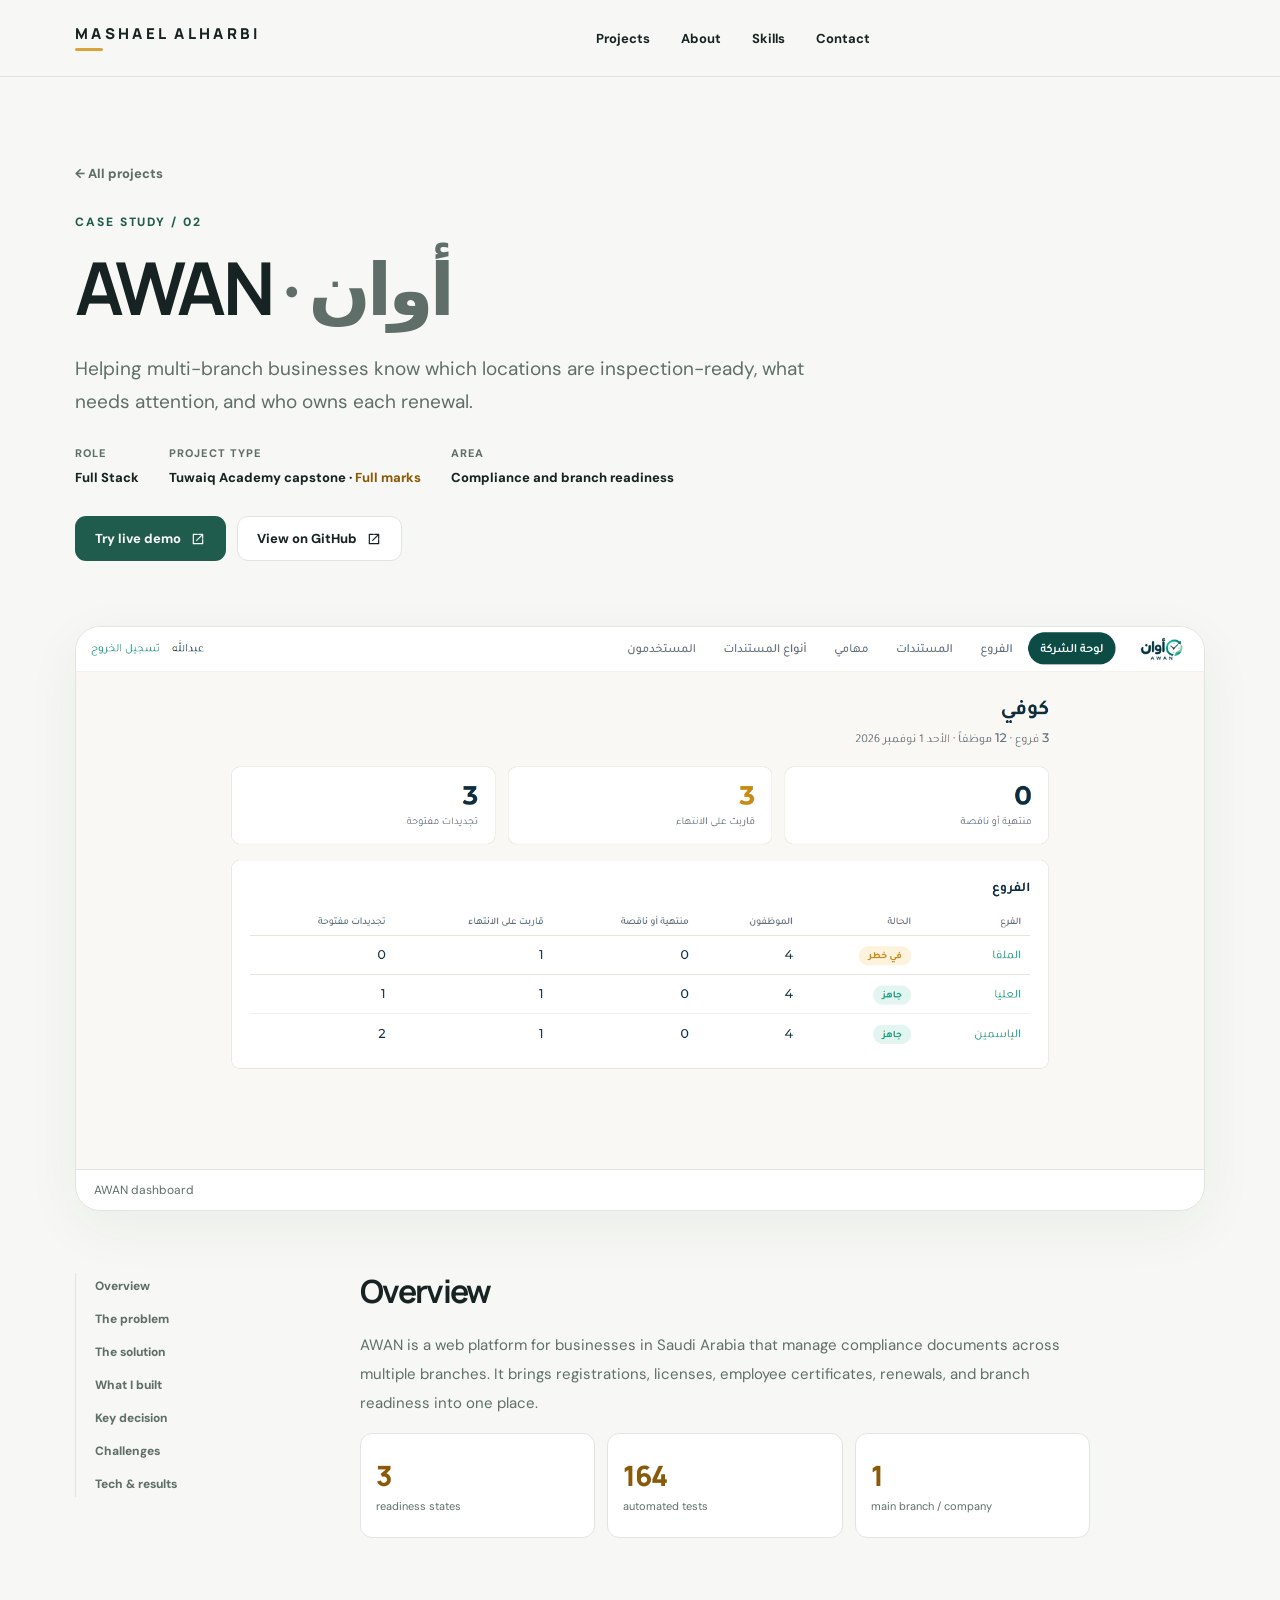
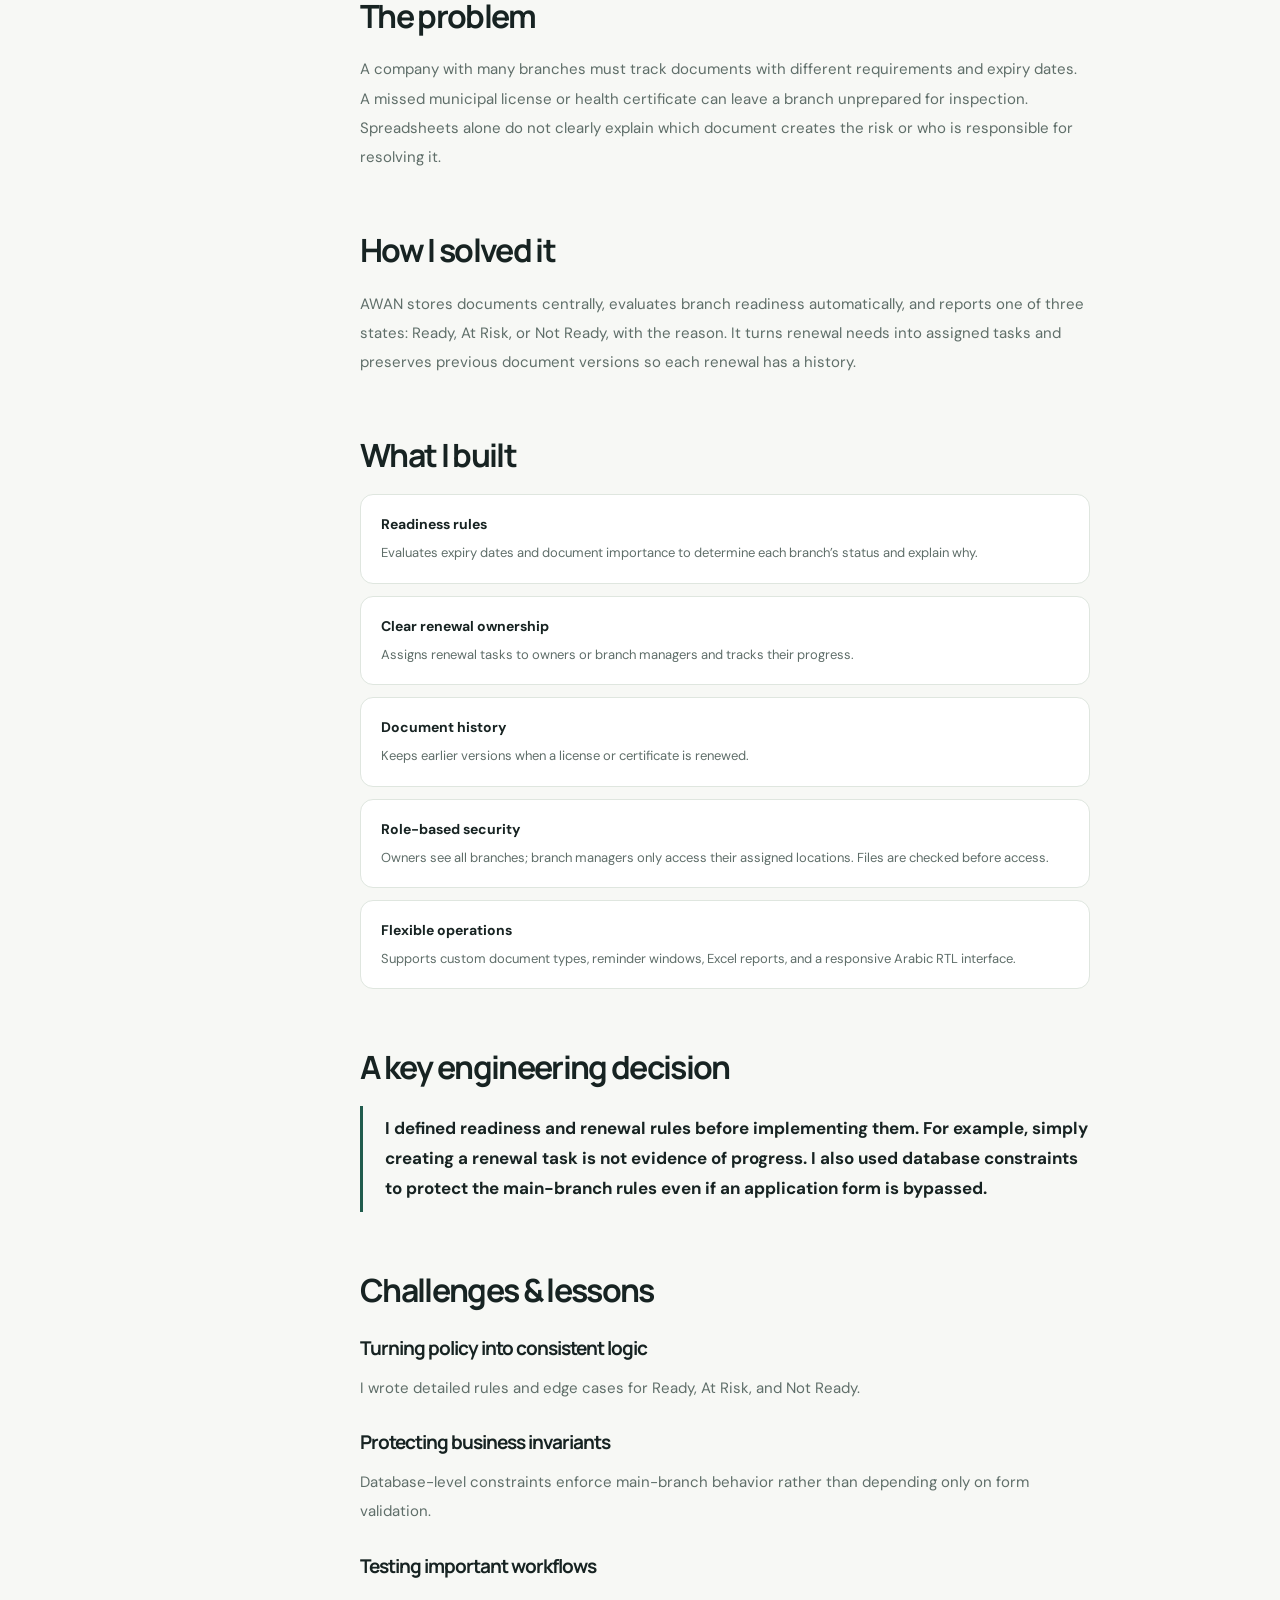
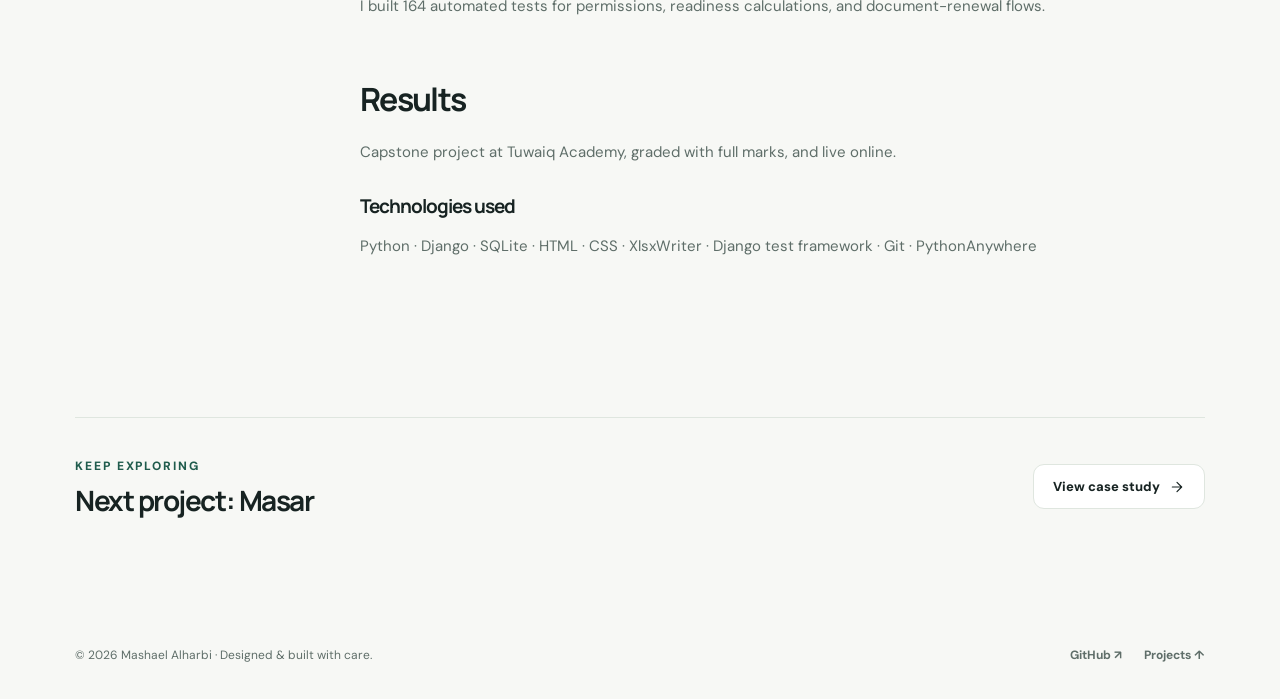
==== projects/miyar.html @ c657e321 "Portfolio website" ====
<!doctype html>
<html lang="en">
<head>
  <meta charset="utf-8">
  <meta name="viewport" content="width=device-width,initial-scale=1">
  <meta name="theme-color" content="#f7f8f5">
  <meta name="description" content="A compliance platform that helps multi-branch businesses monitor documents, assign renewals, and understand inspection readiness at a glance.">
  <title>AWAN — Case Study · Mashael Alharbi</title>
  <link rel="stylesheet" href="../styles.css">
</head>
<body>
  <a class="skip-link" href="#main">Skip to content</a>

  <header class="nav-wrap">
    <div class="container nav">
      <a href="../index.html" class="brand" aria-label="Mashael Alharbi home">
        Mashael Alharbi
      </a>
      <nav class="nav-links" id="nav-links" aria-label="Main navigation">
        <a href="../index.html#projects">Projects</a>
        <a href="../index.html#about">About</a>
        <a href="../index.html#skills">Skills</a>
        <a href="../index.html#contact">Contact</a>
      </nav>
      <div class="nav-actions">
        <button id="menu-toggle" class="icon-btn menu-toggle" aria-label="Menu" aria-expanded="false" aria-controls="nav-links">
          <svg viewBox="0 0 24 24" width="18" height="18" aria-hidden="true" fill="none" stroke="currentColor" stroke-width="1.8" stroke-linecap="round"><path d="M4 8h16M4 16h16"/></svg>
        </button>
      </div>
    </div>
  </header>

  <main id="main">
    <div class="container case-hero">
      <a href="../index.html#projects" class="back">← All projects</a>
      <div class="tiny">CASE STUDY / 02</div>
      <h1>AWAN <span lang="ar" class="muted">· أوان</span></h1>
      <p class="intro">Helping multi-branch businesses know which locations are inspection-ready, what needs attention, and who owns each renewal.</p>

      <div class="case-meta">
        <div class="meta"><small>Role</small><span>Full Stack</span></div>
        <div class="meta"><small>Project type</small><span>Tuwaiq Academy capstone · <span style="color:var(--gold-ink)">Full marks</span></span></div>
        <div class="meta"><small>Area</small><span>Compliance and branch readiness</span></div>
      </div>

      <div class="case-actions">
        <a class="btn btn-primary" href="https://awann.pythonanywhere.com/" target="_blank" rel="noopener noreferrer">
          Try live demo
          <svg viewBox="0 0 24 24" width="16" height="16" aria-hidden="true" fill="none" stroke="currentColor" stroke-width="1.8" stroke-linecap="round" stroke-linejoin="round"><path d="M13 5h6v6M19 5l-9 9"/><path d="M19 13v6H5V5h6"/></svg>
        </a>
        <a class="btn btn-outline" href="https://github.com/Mashael16/awan" target="_blank" rel="noopener noreferrer">
          View on GitHub
          <svg viewBox="0 0 24 24" width="16" height="16" aria-hidden="true" fill="none" stroke="currentColor" stroke-width="1.8" stroke-linecap="round" stroke-linejoin="round"><path d="M13 5h6v6M19 5l-9 9"/><path d="M19 13v6H5V5h6"/></svg>
        </a>
      </div>
    </div>

    <div class="container">
      <figure class="case-shot">
        <img src="../images/awan-dashboard.png" alt="AWAN dashboard showing branch readiness: Ready, At Risk and Not Ready" loading="lazy">
        <figcaption>AWAN dashboard</figcaption>
      </figure>

      <div class="case-content">
        <nav class="case-toc" aria-label="Case study sections">
          <a href="#overview">Overview</a>
          <a href="#problem">The problem</a>
          <a href="#solution">The solution</a>
          <a href="#features">What I built</a>
          <a href="#decision">Key decision</a>
          <a href="#challenges">Challenges</a>
          <a href="#results">Tech &amp; results</a>
        </nav>

        <article class="case-copy">
          <section id="overview">
            <h2>Overview</h2>
            <p>AWAN is a web platform for businesses in Saudi Arabia that manage compliance documents across multiple branches. It brings registrations, licenses, employee certificates, renewals, and branch readiness into one place.</p>
            <div class="measure-row">
              <div class="measure"><strong>3</strong><span>readiness states</span></div>
              <div class="measure"><strong>164</strong><span>automated tests</span></div>
              <div class="measure"><strong>1</strong><span>main branch / company</span></div>
            </div>
          </section>

          <section id="problem">
            <h2>The problem</h2>
            <p>A company with many branches must track documents with different requirements and expiry dates. A missed municipal license or health certificate can leave a branch unprepared for inspection. Spreadsheets alone do not clearly explain which document creates the risk or who is responsible for resolving it.</p>
          </section>

          <section id="solution">
            <h2>How I solved it</h2>
            <p>AWAN stores documents centrally, evaluates branch readiness automatically, and reports one of three states: Ready, At Risk, or Not Ready, with the reason. It turns renewal needs into assigned tasks and preserves previous document versions so each renewal has a history.</p>
          </section>

          <section id="features">
            <h2>What I built</h2>
            <div class="case-featurelist">
              <div class="feature"><b>Readiness rules</b><p>Evaluates expiry dates and document importance to determine each branch’s status and explain why.</p></div>
              <div class="feature"><b>Clear renewal ownership</b><p>Assigns renewal tasks to owners or branch managers and tracks their progress.</p></div>
              <div class="feature"><b>Document history</b><p>Keeps earlier versions when a license or certificate is renewed.</p></div>
              <div class="feature"><b>Role-based security</b><p>Owners see all branches; branch managers only access their assigned locations. Files are checked before access.</p></div>
              <div class="feature"><b>Flexible operations</b><p>Supports custom document types, reminder windows, Excel reports, and a responsive Arabic RTL interface.</p></div>
            </div>
          </section>

          <section id="decision">
            <h2>A key engineering decision</h2>
            <div class="quote">I defined readiness and renewal rules before implementing them. For example, simply creating a renewal task is not evidence of progress. I also used database constraints to protect the main-branch rules even if an application form is bypassed.</div>
          </section>

          <section id="challenges">
            <h2>Challenges &amp; lessons</h2>
            <h3>Turning policy into consistent logic</h3>
            <p>I wrote detailed rules and edge cases for Ready, At Risk, and Not Ready.</p>
            <h3>Protecting business invariants</h3>
            <p>Database-level constraints enforce main-branch behavior rather than depending only on form validation.</p>
            <h3>Testing important workflows</h3>
            <p>I built 164 automated tests for permissions, readiness calculations, and document-renewal flows.</p>
          </section>

          <section id="results">
            <h2>Results</h2>
            <p>Capstone project at Tuwaiq Academy, graded with full marks, and live online.</p>
            <h3>Technologies used</h3>
            <p>Python · Django · SQLite · HTML · CSS · XlsxWriter · Django test framework · Git · PythonAnywhere</p>
          </section>
        </article>
      </div>

      <div class="next-project">
        <div>
          <div class="tiny">KEEP EXPLORING</div>
          <h2>Next project: Masar</h2>
        </div>
        <a class="btn btn-outline" href="masar.html">
          View case study
          <svg viewBox="0 0 24 24" width="16" height="16" aria-hidden="true" fill="none" stroke="currentColor" stroke-width="1.8" stroke-linecap="round" stroke-linejoin="round"><path d="M5 12h14M12 5l7 7-7 7"/></svg>
        </a>
      </div>
    </div>
  </main>

  <footer class="container footer">
    <div>© 2026 Mashael Alharbi · Designed &amp; built with care.</div>
    <div class="footer-right">
      <a href="https://github.com/Mashael16" target="_blank" rel="noopener noreferrer">GitHub ↗</a>
      <a href="../index.html#projects">Projects ↑</a>
    </div>
  </footer>

  <script src="../script.js" defer></script>
</body>
</html>
---- styles.css ----
@import url('https://fonts.googleapis.com/css2?family=DM+Sans:wght@400;500;600;700&family=Manrope:wght@400;500;600;700;800&display=swap');
:root{--bg:#f7f8f5;--paper:#fff;--ink:#172322;--sub:#5f6e69;--line:#dfe6df;--green:#205c4d;--mint:#e0f2e9;--mint2:#c5e9d9;--shadow:0 16px 55px rgba(27,55,45,.055);color-scheme:light}

*{box-sizing:border-box}html{scroll-behavior:smooth}body{margin:0;font-family:'DM Sans',system-ui,sans-serif;background:var(--bg);color:var(--ink);-webkit-font-smoothing:antialiased}a{color:inherit;text-decoration:none}button{font:inherit}img{max-width:100%}.container{width:min(1130px,calc(100% - 52px));margin:auto}.tiny{font-size:12px;text-transform:uppercase;letter-spacing:.16em;font-weight:800;color:var(--green)}.muted{color:var(--sub)}.nav-wrap{border-bottom:1px solid var(--line);background:color-mix(in srgb,var(--bg) 90%,transparent);position:sticky;top:0;z-index:30;backdrop-filter:blur(18px)}.nav{height:76px;display:flex;align-items:center;justify-content:space-between;gap:18px}.brand{display:inline-flex;align-items:center;gap:12px;font-weight:800;letter-spacing:-.03em;font-family:Manrope,sans-serif}.brand-monogram{height:36px;width:36px;display:grid;place-items:center;border-radius:11px;background:var(--green);color:var(--bg);font-size:16px}.nav-links{display:flex;align-items:center;gap:31px;font-size:13px;font-weight:700}.nav-links>a:hover,.textlink:hover{color:var(--green)}.nav-actions{display:flex;align-items:center;gap:10px}.icon-btn{height:39px;width:39px;background:var(--paper);border:1px solid var(--line);border-radius:12px;cursor:pointer;color:var(--ink);display:grid;place-items:center}.menu-toggle{display:none}.btn{display:inline-flex;align-items:center;justify-content:center;gap:9px;padding:13px 19px;border-radius:11px;font-size:13px;font-weight:800;border:1px solid transparent;transition:transform .2s,background .2s}.btn:hover{transform:translateY(-2px)}.btn-primary{background:var(--green);color:var(--bg)}.btn-outline{border-color:var(--line);background:var(--paper);color:var(--ink)}.btn svg{width:16px;height:16px}.hero{display:grid;grid-template-columns:1.1fr .9fr;align-items:center;gap:50px;padding:104px 0 99px}.eyebrow{display:flex;align-items:center;gap:11px;color:var(--green);font-size:13px;font-weight:800}.status-dot{height:8px;width:8px;background:#66b994;border-radius:50%;box-shadow:0 0 0 4px rgba(102,185,148,.16)}h1,h2,h3,h4{font-family:'Manrope',system-ui,sans-serif;letter-spacing:-.052em;line-height:1.16}h1{font-size:clamp(44px,5.65vw,75px);margin:22px 0 23px;max-width:740px}h1 em{font-style:normal;color:var(--green)}.hero p{font-size:17px;line-height:1.85;color:var(--sub);max-width:565px;margin:0 0 30px}.hero-actions{display:flex;gap:12px;flex-wrap:wrap}.hero-mini{margin-top:44px;display:flex;align-items:center;gap:12px;color:var(--sub);font-size:12px}.hero-mini strong{color:var(--ink)}.dash-scene{height:390px;position:relative;background:linear-gradient(144deg,var(--mint),var(--bg));border-radius:35px;overflow:hidden;border:1px solid var(--line);box-shadow:var(--shadow);display:flex;align-items:center;justify-content:center;padding:35px}.dash-scene:before{content:'';position:absolute;width:310px;height:310px;border-radius:50%;background:rgba(69,155,111,.14);right:-78px;top:-72px}.dash-scene:after{content:'';position:absolute;width:180px;height:180px;border:1px solid rgba(60,121,88,.22);border-radius:50%;left:-45px;bottom:-80px}.mini-window{position:relative;z-index:1;width:100%;max-width:373px;background:var(--paper);border:1px solid var(--line);border-radius:18px;box-shadow:0 20px 45px rgba(0,0,0,.1);overflow:hidden;transform:rotate(-3deg)}.window-bar{height:38px;display:flex;align-items:center;gap:6px;padding:0 16px;border-bottom:1px solid var(--line)}.window-bar i{width:7px;height:7px;border-radius:50%;background:#9daea5}.window-body{padding:21px 24px}.window-kicker{font-size:10px;font-weight:800;color:var(--sub);letter-spacing:.08em;text-transform:uppercase}.window-title{font-size:21px;margin:8px 0 20px;font-weight:800;font-family:Manrope}.window-bars{display:grid;gap:14px}.barline{display:flex;align-items:center;gap:15px;font-size:11px;color:var(--sub)}.barline span{width:66px}.bartrack{flex:1;height:9px;border-radius:100px;background:var(--mint);overflow:hidden}.barfill{height:100%;background:var(--green);border-radius:100px}.float-note{position:absolute;z-index:2;bottom:31px;right:3px;background:var(--paper);border:1px solid var(--line);border-radius:13px;padding:13px 16px;box-shadow:0 12px 36px rgba(0,0,0,.1);font-size:12px;transform:rotate(5deg)}.float-note b{color:var(--green)}.section{padding:88px 0}.section-lined{border-top:1px solid var(--line)}.section-heading{display:flex;justify-content:space-between;align-items:end;gap:20px;margin-bottom:31px}.section-heading h2{font-size:clamp(31px,3.8vw,49px);margin:12px 0 0}.section-heading p{max-width:360px;line-height:1.7;font-size:14px;color:var(--sub);margin:0}.project-grid{display:grid;grid-template-columns:repeat(2,minmax(0,1fr));gap:23px}.project-card{border:1px solid var(--line);border-radius:22px;background:var(--paper);overflow:hidden;box-shadow:var(--shadow);transition:transform .25s,box-shadow .25s}.project-card:hover{transform:translateY(-4px);box-shadow:0 23px 60px rgba(30,62,47,.1)}.project-featured{grid-column:1/-1;display:grid;grid-template-columns:1.06fr .94fr;min-height:380px}.project-featured .card-body{display:flex;flex-direction:column;justify-content:center;padding:45px}.art{min-height:235px;position:relative;display:flex;align-items:center;justify-content:center;overflow:hidden;padding:38px}.project-featured .art{min-height:100%}.art-miyar{background:radial-gradient(circle at 70% 10%,#d9d1fc,transparent 55%),linear-gradient(130deg,#f0ebff,#e1e9f5)}.art-awan{background:radial-gradient(circle at 20% 30%,#c5ecce,transparent 60%),linear-gradient(125deg,#e6f5e4,#c6e6e0)}.art-masar{background:radial-gradient(circle at 70% 30%,#ffe0a7,transparent 60%),linear-gradient(125deg,#fff3df,#f4dccc)}.art-frame{position:relative;z-index:1;width:min(350px,100%);background:rgba(255,255,255,.9);border:1px solid rgba(255,255,255,.7);border-radius:15px;box-shadow:0 18px 40px rgba(33,37,54,.09);padding:19px;transform:rotate(-3deg);color:#1f3331}.art-title{font-size:13px;font-weight:800;letter-spacing:-.03em;margin-bottom:14px}.art-chipline{display:flex;gap:7px;margin-bottom:14px;flex-wrap:wrap}.art-chip{background:#e7f2ec;border-radius:7px;font-size:10px;font-weight:800;padding:7px 10px;color:#316957}.art-chip.purple{color:#6b4fb3;background:#eee7ff}.art-chip.red{color:#b65e48;background:#fff0ea}.art-stats{display:grid;grid-template-columns:repeat(3,1fr);gap:7px}.art-stat{padding:11px 8px;border:1px solid #e3ece6;border-radius:9px}.art-stat strong{display:block;font-size:19px;font-weight:800}.art-stat small{font-size:9px;color:#687b71}.art-lines{display:grid;gap:8px;margin-top:14px}.art-lines i{height:7px;display:block;border-radius:20px;background:#dce8e1}.art-steps{display:flex;justify-content:space-between;gap:10px;align-items:center;margin-top:13px}.art-step{border-radius:10px;padding:13px 9px;background:#f1f5f3;font-size:9px;text-align:center;font-weight:800;flex:1}.art-connector{color:#a5b7ae}.card-body{padding:30px}.card-top{display:flex;align-items:center;gap:9px;flex-wrap:wrap}.pill{font-size:10px;border:1px solid var(--line);padding:7px 10px;border-radius:7px;color:var(--sub);font-weight:800;letter-spacing:.025em}.pill.accent{background:var(--mint);border-color:var(--mint);color:var(--green)}.card-body h3{font-size:30px;margin:21px 0 12px}.card-body p{color:var(--sub);line-height:1.75;font-size:14px;margin:0 0 18px}.tech{display:flex;gap:7px;flex-wrap:wrap;margin:19px 0 24px}.tech span{padding:7px 10px;background:var(--bg);border:1px solid var(--line);border-radius:7px;font-size:11px;color:var(--sub);font-weight:700}.card-links{display:flex;gap:18px;flex-wrap:wrap;align-items:center}.textlink{font-size:13px;font-weight:800;display:inline-flex;gap:6px;align-items:center}.textlink:first-child{color:var(--green)}.about-grid{display:grid;grid-template-columns:1fr 1fr;gap:85px;align-items:start}.about-grid h2,.skills-head h2{font-size:clamp(31px,3.7vw,48px);margin:12px 0 20px}.about-grid p{color:var(--sub);line-height:1.9;font-size:15px}.about-details{display:grid;gap:13px}.info-row{display:grid;grid-template-columns:125px 1fr;gap:15px;padding:19px 0;border-bottom:1px solid var(--line);font-size:13px}.info-row strong{color:var(--ink)}.info-row span{color:var(--sub);line-height:1.7}.skills{display:grid;grid-template-columns:1fr 1fr 1fr;gap:16px;margin-top:28px}.skill-box{padding:24px;background:var(--paper);border:1px solid var(--line);border-radius:15px}.skill-box h3{font-size:15px;letter-spacing:-.02em;margin:0 0 13px}.skill-box p{color:var(--sub);line-height:1.8;font-size:13px;margin:0}.contact-panel{background:var(--green);color:var(--bg);border-radius:27px;padding:64px;display:flex;align-items:center;justify-content:space-between;gap:40px}.contact-panel h2{font-size:clamp(31px,4vw,49px);margin:10px 0 14px;max-width:590px}.contact-panel p{font-size:15px;opacity:.85;max-width:580px;line-height:1.8}.contact-panel .btn{background:var(--bg);color:var(--green)}.contact-panel .tiny{color:var(--bg);opacity:.75}.footer{display:flex;align-items:center;justify-content:space-between;gap:20px;padding:36px 0;font-size:12px;color:var(--sub)}.footer a{font-weight:700}.footer a:hover{color:var(--green)}.footer-right{display:flex;gap:22px}.case-hero{padding:85px 0 65px}.back{display:inline-flex;gap:8px;align-items:center;font-size:13px;color:var(--sub);font-weight:800;margin-bottom:32px}.back:hover{color:var(--green)}.case-hero h1{max-width:820px;font-size:clamp(43px,6vw,73px);margin:15px 0 22px}.case-hero .intro{color:var(--sub);font-size:19px;line-height:1.75;max-width:760px}.case-meta{display:flex;gap:30px;flex-wrap:wrap;margin-top:28px}.case-meta .meta{display:grid;gap:9px}.case-meta .meta small{font-size:11px;letter-spacing:.1em;text-transform:uppercase;font-weight:800;color:var(--sub)}.case-meta .meta span{font-size:13px;font-weight:800}.case-actions{display:flex;gap:11px;flex-wrap:wrap;margin-top:30px}.case-art{height:370px;border-radius:25px;display:flex;align-items:center;justify-content:center;overflow:hidden;margin-bottom:62px}.case-art .art-frame{transform:rotate(-2deg) scale(1.25)}.case-content{display:grid;grid-template-columns:220px 1fr;gap:65px;padding-bottom:95px}.case-toc{position:sticky;top:112px;align-self:start;border-left:1px solid var(--line);padding:5px 0 5px 19px;display:grid;gap:17px}.case-toc a{font-size:12px;font-weight:800;color:var(--sub)}.case-toc a:hover{color:var(--green)}.case-copy{max-width:730px}.case-copy section{margin-bottom:60px;scroll-margin-top:115px}.case-copy h2{font-size:32px;margin:0 0 20px}.case-copy h3{font-size:19px;margin:28px 0 10px}.case-copy p,.case-copy li{font-size:15px;color:var(--sub);line-height:1.95}.case-copy ul{padding-left:23px}.case-copy li{padding-left:3px;margin:10px 0}.case-copy li strong{color:var(--ink)}.quote{border-left:3px solid var(--green);padding:8px 0 8px 22px;font-size:17px;line-height:1.75;font-weight:700}.case-featurelist{display:grid;gap:12px}.feature{background:var(--paper);border:1px solid var(--line);border-radius:13px;padding:18px 20px}.feature b{font-size:14px}.feature p{margin:7px 0 0;font-size:13px;line-height:1.8}.measure-row{display:grid;grid-template-columns:repeat(3,1fr);gap:12px}.measure{padding:22px 15px;border:1px solid var(--line);border-radius:12px;background:var(--paper)}.measure strong{font:800 28px Manrope;display:block;letter-spacing:-.04em}.measure span{font-size:11px;color:var(--sub)}.next-project{border-top:1px solid var(--line);padding:40px 0 95px;display:flex;justify-content:space-between;align-items:center;gap:24px}.next-project h2{font-size:28px;margin:10px 0 0}.skip-link{position:absolute;left:-9999px;top:10px;background:var(--paper);padding:10px;z-index:100}.skip-link:focus{left:15px}.footer-note{font-size:11px;color:var(--sub)}
.window-steps{list-style:none;margin:0;padding:0;display:grid;gap:11px}.window-steps li{display:flex;align-items:center;gap:12px;font-size:12.5px;color:var(--sub)}.window-steps b{flex:0 0 auto;width:24px;height:24px;border-radius:8px;display:grid;place-items:center;background:var(--mint);color:var(--green);font-size:11px}.window-foot{margin-top:18px;padding-top:14px;border-top:1px solid var(--line);font-size:11px;font-weight:800;color:var(--green);letter-spacing:.04em}
.achievements{margin-top:14px;max-width:440px;border:1px solid var(--line);border-radius:14px;background:var(--paper);overflow:hidden}.achievements summary{list-style:none;cursor:pointer;display:flex;align-items:center;gap:12px;padding:12px 14px;min-height:48px;font-size:13px}.achievements summary::-webkit-details-marker{display:none}.achievements summary:hover{background:var(--mint)}.achievements summary:focus-visible{outline:2px solid var(--green);outline-offset:-2px;border-radius:14px}.achievements summary>span:nth-child(2){display:grid;gap:2px;flex:1}.ach-icon{width:30px;height:30px;border-radius:9px;display:grid;place-items:center;background:var(--mint);color:var(--green);font-size:14px;flex:0 0 auto}.ach-hint{font-size:11px;color:var(--green);font-weight:800}.ach-chev{color:var(--sub);transition:transform .2s;flex:0 0 auto}.achievements[open] .ach-chev{transform:rotate(180deg)}.ach-list{list-style:none;margin:0;padding:4px 14px 14px;display:grid;gap:8px;border-top:1px solid var(--line)}.ach-list li{display:flex;align-items:center;gap:12px;padding-top:10px;font-size:13px;color:var(--sub)}.ach-list b{min-width:46px;height:30px;padding:0 8px;border-radius:9px;display:grid;place-items:center;background:var(--green);color:var(--bg);font:800 12px Manrope,sans-serif}.hero-mini{margin-top:36px}.ach-ar{color:var(--green);font-weight:700;margin-inline-start:4px}
.ach-list b{background:var(--mint)!important;color:var(--green)!important}
:root{--gold:#D9A23A;--gold-ink:#8A5A0B;--gold-soft:#F7EBD2}.hero h1 em{text-decoration:underline;text-decoration-color:var(--gold);text-decoration-thickness:.07em;text-underline-offset:.14em;text-decoration-skip-ink:none}.pill.gold{background:var(--gold-soft);border-color:var(--gold-soft);color:var(--gold-ink)}.ach-list li:first-child b{background:var(--gold)!important;color:#2B1D05!important}.ach-list li:nth-child(2) b{background:var(--gold-soft)!important;color:var(--gold-ink)!important}.measure strong{color:var(--gold-ink)}.textlink:hover,.textlink:first-child:hover{color:var(--gold-ink)}.textlink:focus-visible{outline:2px solid var(--gold);outline-offset:3px;border-radius:4px}
.case-shot{margin:0 0 62px;border:1px solid var(--line);border-radius:25px;overflow:hidden;background:var(--paper);box-shadow:var(--shadow)}.case-shot img{display:block;width:100%;height:auto}.case-shot figcaption{padding:12px 18px;font-size:12px;color:var(--sub);border-top:1px solid var(--line)}
.art-photo{padding:0;background:var(--mint);display:block;position:relative;height:260px;min-height:0}.project-featured .art-photo{height:auto;min-height:380px}.art-photo img{position:absolute;inset:0;display:block;width:100%;height:100%;object-fit:cover;object-position:top left;transition:transform .4s}.project-card:hover .art-photo img{transform:scale(1.02)}
.contact-location{font-size:13px!important;font-weight:700;opacity:.75!important;margin:0}.contact-list{list-style:none;margin:0;padding:0;display:grid;gap:10px;flex:0 0 auto;min-width:300px}.contact-list a{display:flex;align-items:center;gap:14px;padding:12px 16px;border-radius:14px;background:color-mix(in srgb,var(--bg) 12%,transparent);border:1px solid color-mix(in srgb,var(--bg) 22%,transparent);color:var(--bg);transition:background .2s,transform .2s}.contact-list a:hover{background:color-mix(in srgb,var(--bg) 22%,transparent);transform:translateX(3px)}.contact-list a:focus-visible{outline:2px solid var(--gold);outline-offset:2px}.contact-list svg{flex:0 0 auto;opacity:.9}.contact-list span{display:grid;gap:1px;font-size:14px;font-weight:700;word-break:break-all}.contact-list small{font-size:10px;letter-spacing:.12em;text-transform:uppercase;font-weight:800;opacity:.7}
.contact-list a.contact-cv{background:var(--gold);border-color:var(--gold);color:#2B1D05}.contact-list a.contact-cv:hover{background:var(--gold);filter:brightness(1.06)}
.brand{font-family:Manrope,system-ui,sans-serif;font-weight:800;font-size:15px;letter-spacing:.22em;text-transform:uppercase;line-height:1;display:inline-flex;flex-direction:column;align-items:flex-start;gap:7px;color:var(--ink)}.brand::after{content:'';width:28px;height:3px;border-radius:3px;background:var(--gold);transition:width .25s}.brand:hover{color:var(--green)}.brand:hover::after{width:44px}
@media(max-width:880px){.hero{grid-template-columns:1fr;padding:75px 0}.dash-scene{height:340px}.project-featured{grid-template-columns:1fr}.project-featured .art{min-height:280px;order:-1}.project-featured .card-body{padding:31px}.about-grid{gap:40px}.case-content{grid-template-columns:1fr}.case-toc{position:static;display:flex;flex-wrap:wrap;border-left:0;border-bottom:1px solid var(--line);padding:0 0 20px}.contact-panel{padding:40px}}
@media(max-width:650px){.contact-list{min-width:0;margin-top:24px}.container{width:min(100% - 32px,1130px)}.nav{height:66px}.nav-links{display:none;position:absolute;top:65px;left:0;right:0;flex-direction:column;align-items:stretch;gap:0;background:var(--paper);border-bottom:1px solid var(--line);padding:12px 20px;box-shadow:var(--shadow)}.nav-links.open{display:flex}.nav-links a{padding:13px}.menu-toggle{display:grid}.brand{font-size:13px;letter-spacing:.18em}.hero{gap:42px;padding:57px 0 67px}.hero h1{font-size:43px}.hero p{font-size:15px}.dash-scene{height:280px;padding:20px}.mini-window{max-width:280px}.float-note{right:8px;bottom:12px;font-size:10px}.section{padding:65px 0}.section-heading{display:block}.section-heading p{margin-top:15px}.project-grid{grid-template-columns:1fr}.project-featured{grid-column:span 1}.card-body h3{font-size:26px}.about-grid,.skills{grid-template-columns:1fr}.info-row{grid-template-columns:110px 1fr}.contact-panel{display:block;padding:35px 26px}.contact-panel .btn{margin-top:15px}.footer{display:block}.footer-right{margin-top:17px}.case-hero{padding:55px 0 45px}.case-hero .intro{font-size:16px}.case-art{height:275px}.case-art .art-frame{transform:rotate(-2deg) scale(.9)}.case-content{gap:35px}.case-copy h2{font-size:27px}.measure-row{grid-template-columns:1fr}.next-project{display:block}.next-project .btn{margin-top:23px}}
@media(prefers-reduced-motion:reduce){*,*:before,*:after{scroll-behavior:auto!important;transition:none!important}}
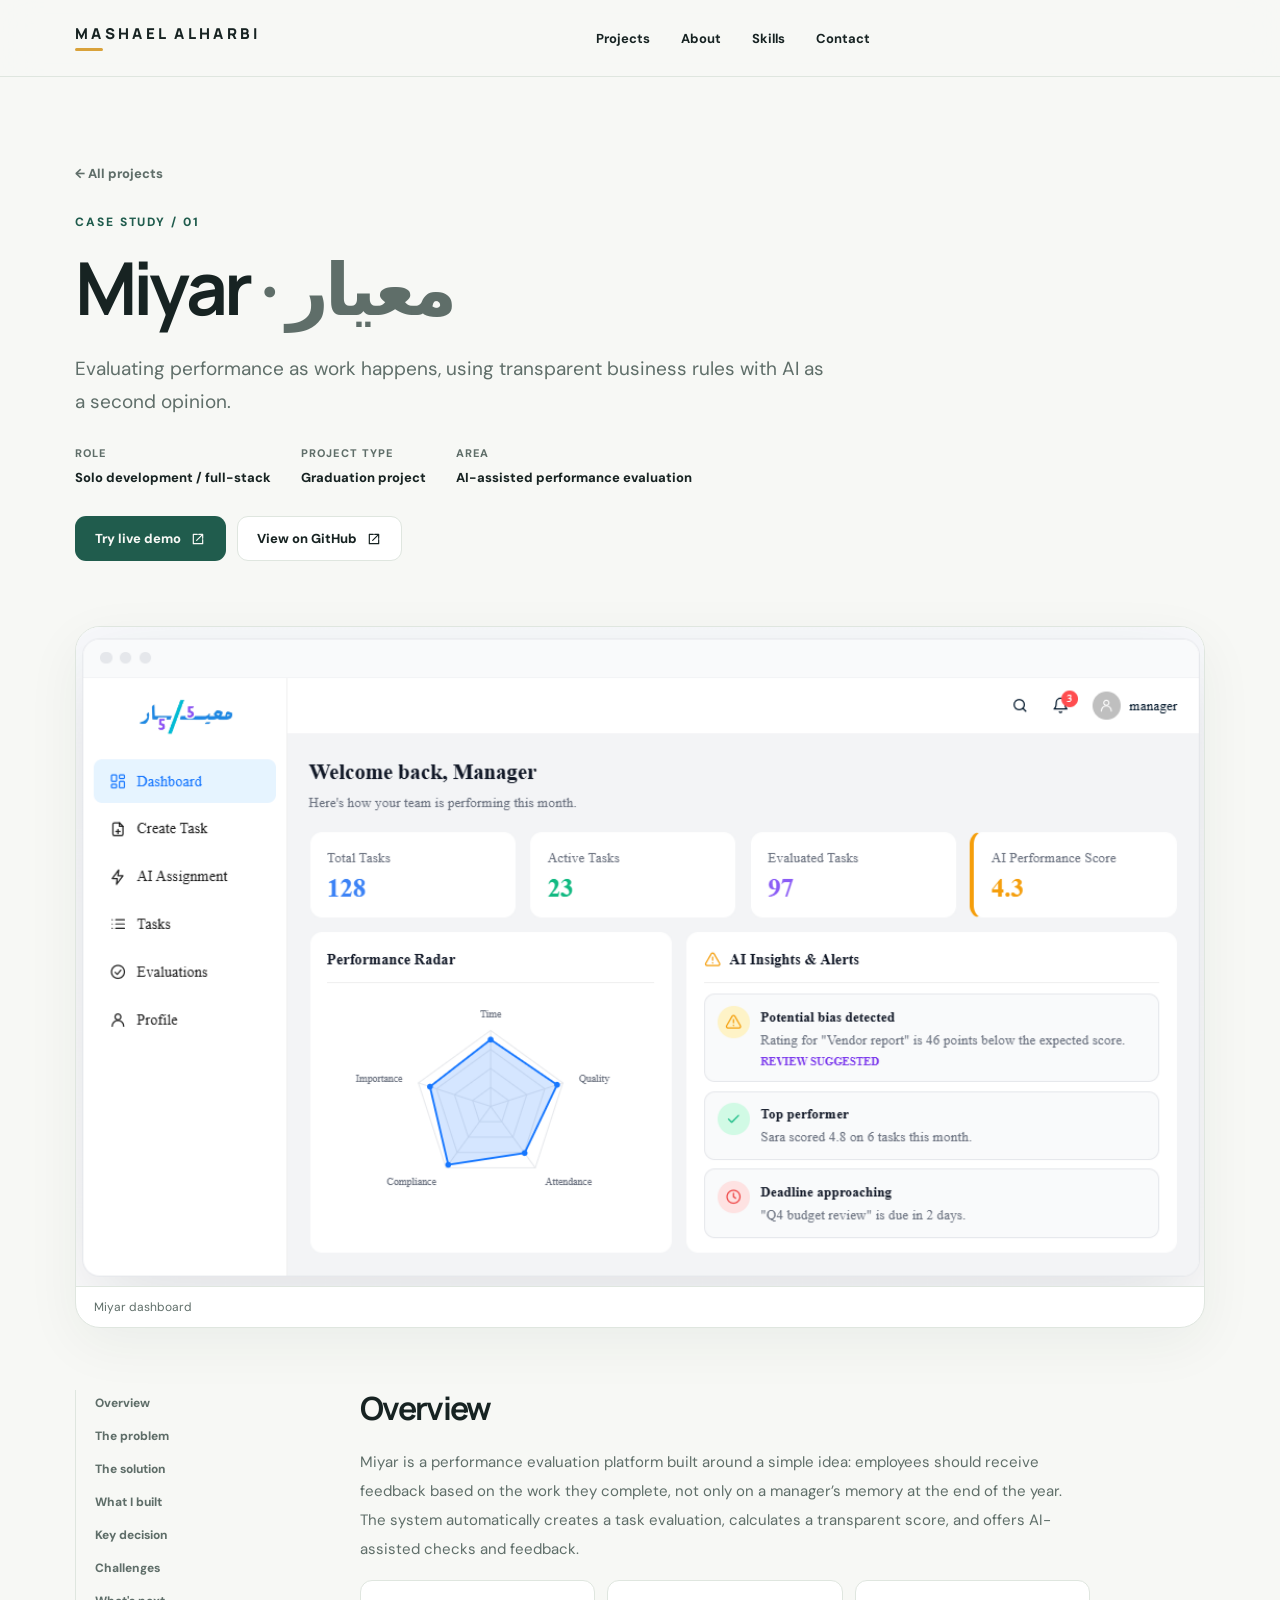
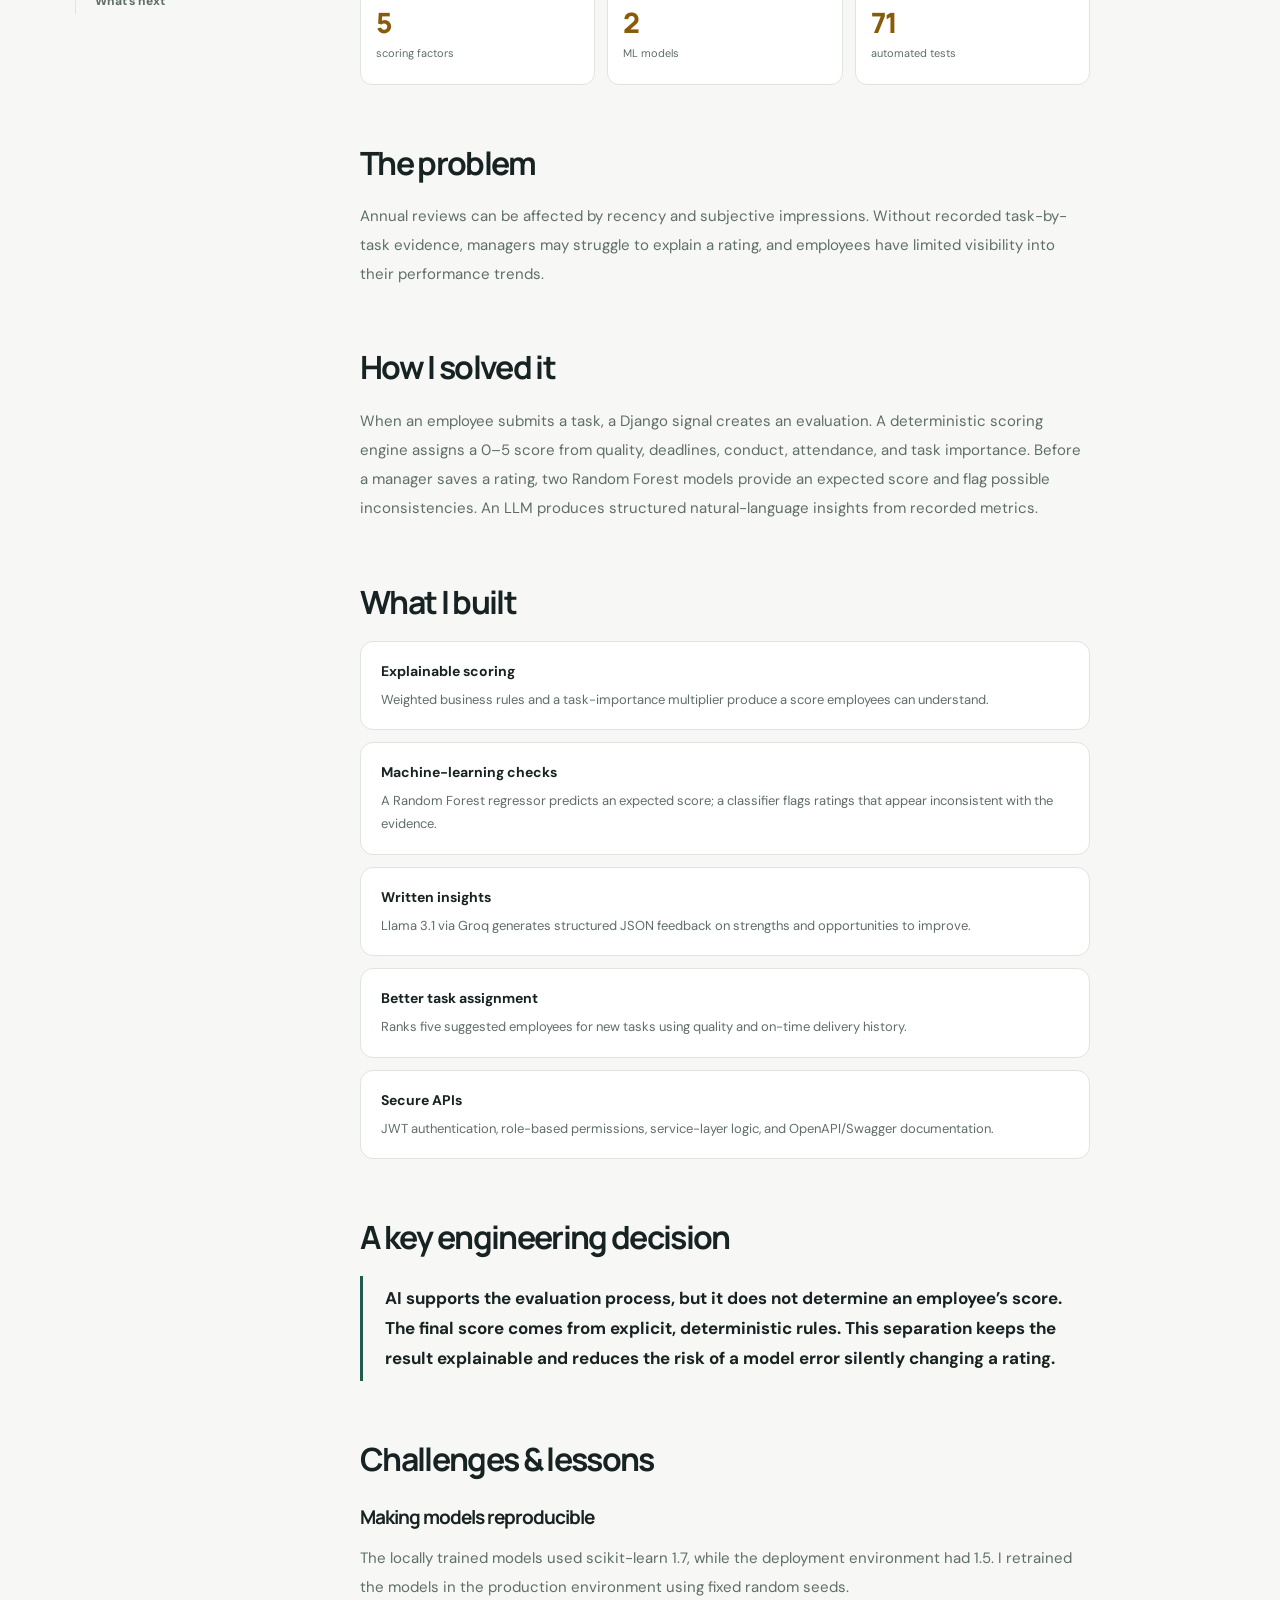
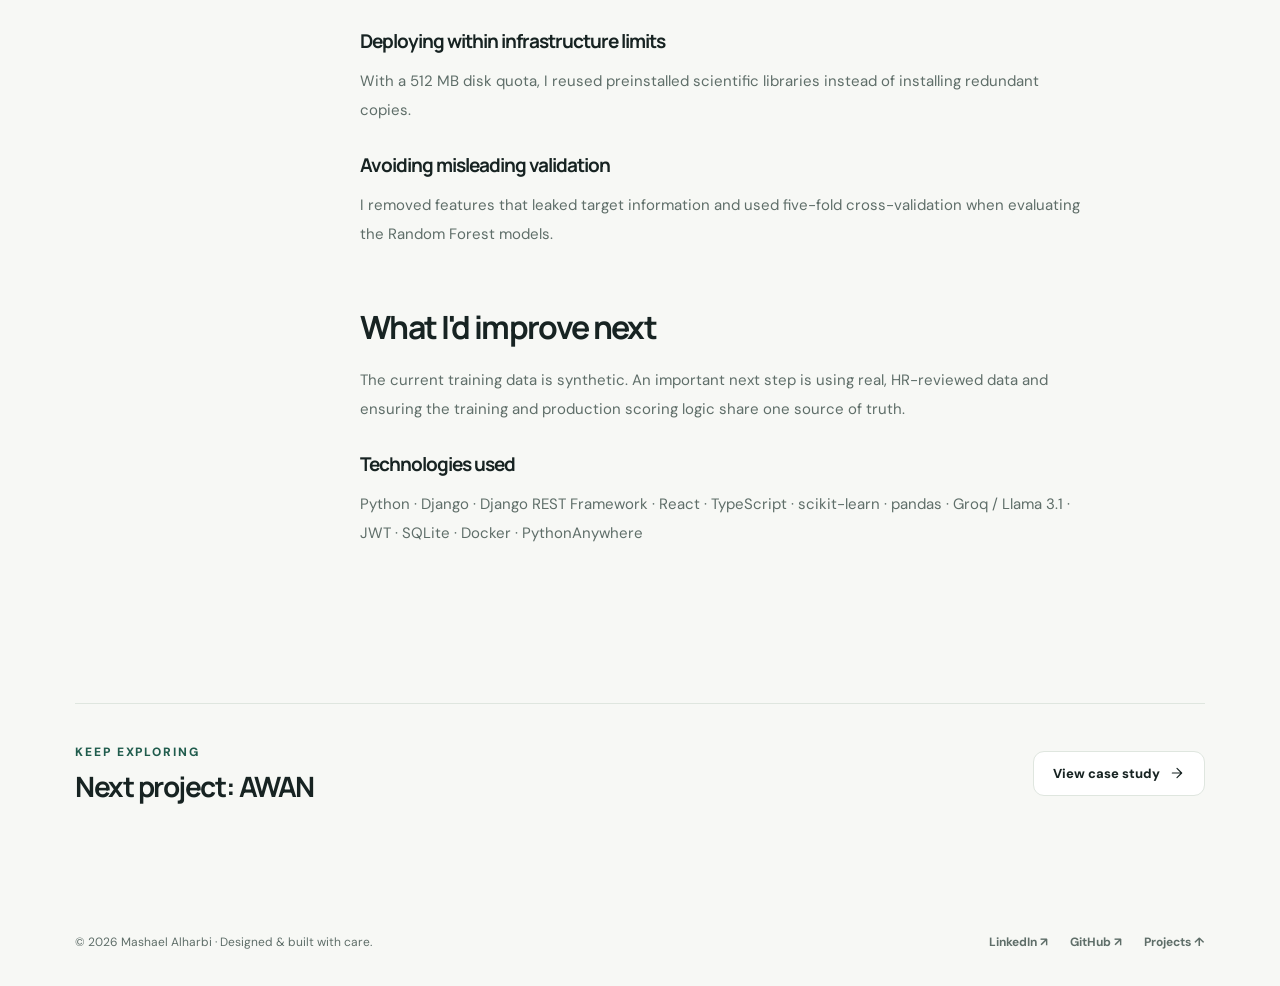
==== commit 8785b95c: "Update Miyar page" ====
--- a/projects/miyar.html
+++ b/projects/miyar.html
@@ -4,8 +4,8 @@
   <meta charset="utf-8">
   <meta name="viewport" content="width=device-width,initial-scale=1">
   <meta name="theme-color" content="#f7f8f5">
-  <meta name="description" content="A compliance platform that helps multi-branch businesses monitor documents, assign renewals, and understand inspection readiness at a glance.">
-  <title>AWAN — Case Study · Mashael Alharbi</title>
+  <meta name="description" content="A task-by-task performance platform with explainable scoring, machine-learning checks for unusual manager ratings, and AI-written feedback.">
+  <title>Miyar — Case Study · Mashael Alharbi</title>
   <link rel="stylesheet" href="../styles.css">
 </head>
 <body>
@@ -13,9 +13,7 @@
 
   <header class="nav-wrap">
     <div class="container nav">
-      <a href="../index.html" class="brand" aria-label="Mashael Alharbi home">
-        Mashael Alharbi
-      </a>
+      <a href="../index.html" class="brand" aria-label="Mashael Alharbi home">Mashael Alharbi</a>
       <nav class="nav-links" id="nav-links" aria-label="Main navigation">
         <a href="../index.html#projects">Projects</a>
         <a href="../index.html#about">About</a>
@@ -33,22 +31,22 @@
   <main id="main">
     <div class="container case-hero">
       <a href="../index.html#projects" class="back">← All projects</a>
-      <div class="tiny">CASE STUDY / 02</div>
-      <h1>AWAN <span lang="ar" class="muted">· أوان</span></h1>
-      <p class="intro">Helping multi-branch businesses know which locations are inspection-ready, what needs attention, and who owns each renewal.</p>
+      <div class="tiny">CASE STUDY / 01</div>
+      <h1>Miyar <span lang="ar" class="muted">· معيار</span></h1>
+      <p class="intro">Evaluating performance as work happens, using transparent business rules with AI as a second opinion.</p>
 
       <div class="case-meta">
-        <div class="meta"><small>Role</small><span>Full Stack</span></div>
-        <div class="meta"><small>Project type</small><span>Tuwaiq Academy capstone · <span style="color:var(--gold-ink)">Full marks</span></span></div>
-        <div class="meta"><small>Area</small><span>Compliance and branch readiness</span></div>
+        <div class="meta"><small>Role</small><span>Solo development / full-stack</span></div>
+        <div class="meta"><small>Project type</small><span>Graduation project</span></div>
+        <div class="meta"><small>Area</small><span>AI-assisted performance evaluation</span></div>
       </div>
 
       <div class="case-actions">
-        <a class="btn btn-primary" href="https://awann.pythonanywhere.com/" target="_blank" rel="noopener noreferrer">
+        <a class="btn btn-primary" href="https://miyar.pythonanywhere.com/" target="_blank" rel="noopener noreferrer">
           Try live demo
           <svg viewBox="0 0 24 24" width="16" height="16" aria-hidden="true" fill="none" stroke="currentColor" stroke-width="1.8" stroke-linecap="round" stroke-linejoin="round"><path d="M13 5h6v6M19 5l-9 9"/><path d="M19 13v6H5V5h6"/></svg>
         </a>
-        <a class="btn btn-outline" href="https://github.com/Mashael16/awan" target="_blank" rel="noopener noreferrer">
+        <a class="btn btn-outline" href="https://github.com/Mashael16/miyar" target="_blank" rel="noopener noreferrer">
           View on GitHub
           <svg viewBox="0 0 24 24" width="16" height="16" aria-hidden="true" fill="none" stroke="currentColor" stroke-width="1.8" stroke-linecap="round" stroke-linejoin="round"><path d="M13 5h6v6M19 5l-9 9"/><path d="M19 13v6H5V5h6"/></svg>
         </a>
@@ -57,8 +55,8 @@
 
     <div class="container">
       <figure class="case-shot">
-        <img src="../images/awan-dashboard.png" alt="AWAN dashboard showing branch readiness: Ready, At Risk and Not Ready" loading="lazy">
-        <figcaption>AWAN dashboard</figcaption>
+        <img src="../images/miyar-dashboard.png" alt="Miyar performance evaluation dashboard" loading="lazy">
+        <figcaption>Miyar dashboard</figcaption>
       </figure>
 
       <div class="case-content">
@@ -69,61 +67,61 @@
           <a href="#features">What I built</a>
           <a href="#decision">Key decision</a>
           <a href="#challenges">Challenges</a>
-          <a href="#results">Tech &amp; results</a>
+          <a href="#next">What's next</a>
         </nav>
 
         <article class="case-copy">
           <section id="overview">
             <h2>Overview</h2>
-            <p>AWAN is a web platform for businesses in Saudi Arabia that manage compliance documents across multiple branches. It brings registrations, licenses, employee certificates, renewals, and branch readiness into one place.</p>
+            <p>Miyar is a performance evaluation platform built around a simple idea: employees should receive feedback based on the work they complete, not only on a manager’s memory at the end of the year. The system automatically creates a task evaluation, calculates a transparent score, and offers AI-assisted checks and feedback.</p>
             <div class="measure-row">
-              <div class="measure"><strong>3</strong><span>readiness states</span></div>
-              <div class="measure"><strong>164</strong><span>automated tests</span></div>
-              <div class="measure"><strong>1</strong><span>main branch / company</span></div>
+              <div class="measure"><strong>5</strong><span>scoring factors</span></div>
+              <div class="measure"><strong>2</strong><span>ML models</span></div>
+              <div class="measure"><strong>71</strong><span>automated tests</span></div>
             </div>
           </section>
 
           <section id="problem">
             <h2>The problem</h2>
-            <p>A company with many branches must track documents with different requirements and expiry dates. A missed municipal license or health certificate can leave a branch unprepared for inspection. Spreadsheets alone do not clearly explain which document creates the risk or who is responsible for resolving it.</p>
+            <p>Annual reviews can be affected by recency and subjective impressions. Without recorded task-by-task evidence, managers may struggle to explain a rating, and employees have limited visibility into their performance trends.</p>
           </section>
 
           <section id="solution">
             <h2>How I solved it</h2>
-            <p>AWAN stores documents centrally, evaluates branch readiness automatically, and reports one of three states: Ready, At Risk, or Not Ready, with the reason. It turns renewal needs into assigned tasks and preserves previous document versions so each renewal has a history.</p>
+            <p>When an employee submits a task, a Django signal creates an evaluation. A deterministic scoring engine assigns a 0–5 score from quality, deadlines, conduct, attendance, and task importance. Before a manager saves a rating, two Random Forest models provide an expected score and flag possible inconsistencies. An LLM produces structured natural-language insights from recorded metrics.</p>
           </section>
 
           <section id="features">
             <h2>What I built</h2>
             <div class="case-featurelist">
-              <div class="feature"><b>Readiness rules</b><p>Evaluates expiry dates and document importance to determine each branch’s status and explain why.</p></div>
-              <div class="feature"><b>Clear renewal ownership</b><p>Assigns renewal tasks to owners or branch managers and tracks their progress.</p></div>
-              <div class="feature"><b>Document history</b><p>Keeps earlier versions when a license or certificate is renewed.</p></div>
-              <div class="feature"><b>Role-based security</b><p>Owners see all branches; branch managers only access their assigned locations. Files are checked before access.</p></div>
-              <div class="feature"><b>Flexible operations</b><p>Supports custom document types, reminder windows, Excel reports, and a responsive Arabic RTL interface.</p></div>
+              <div class="feature"><b>Explainable scoring</b><p>Weighted business rules and a task-importance multiplier produce a score employees can understand.</p></div>
+              <div class="feature"><b>Machine-learning checks</b><p>A Random Forest regressor predicts an expected score; a classifier flags ratings that appear inconsistent with the evidence.</p></div>
+              <div class="feature"><b>Written insights</b><p>Llama 3.1 via Groq generates structured JSON feedback on strengths and opportunities to improve.</p></div>
+              <div class="feature"><b>Better task assignment</b><p>Ranks five suggested employees for new tasks using quality and on-time delivery history.</p></div>
+              <div class="feature"><b>Secure APIs</b><p>JWT authentication, role-based permissions, service-layer logic, and OpenAPI/Swagger documentation.</p></div>
             </div>
           </section>
 
           <section id="decision">
             <h2>A key engineering decision</h2>
-            <div class="quote">I defined readiness and renewal rules before implementing them. For example, simply creating a renewal task is not evidence of progress. I also used database constraints to protect the main-branch rules even if an application form is bypassed.</div>
+            <div class="quote">AI supports the evaluation process, but it does not determine an employee’s score. The final score comes from explicit, deterministic rules. This separation keeps the result explainable and reduces the risk of a model error silently changing a rating.</div>
           </section>
 
           <section id="challenges">
             <h2>Challenges &amp; lessons</h2>
-            <h3>Turning policy into consistent logic</h3>
-            <p>I wrote detailed rules and edge cases for Ready, At Risk, and Not Ready.</p>
-            <h3>Protecting business invariants</h3>
-            <p>Database-level constraints enforce main-branch behavior rather than depending only on form validation.</p>
-            <h3>Testing important workflows</h3>
-            <p>I built 164 automated tests for permissions, readiness calculations, and document-renewal flows.</p>
+            <h3>Making models reproducible</h3>
+            <p>The locally trained models used scikit-learn 1.7, while the deployment environment had 1.5. I retrained the models in the production environment using fixed random seeds.</p>
+            <h3>Deploying within infrastructure limits</h3>
+            <p>With a 512 MB disk quota, I reused preinstalled scientific libraries instead of installing redundant copies.</p>
+            <h3>Avoiding misleading validation</h3>
+            <p>I removed features that leaked target information and used five-fold cross-validation when evaluating the Random Forest models.</p>
           </section>
 
-          <section id="results">
-            <h2>Results</h2>
-            <p>Capstone project at Tuwaiq Academy, graded with full marks, and live online.</p>
+          <section id="next">
+            <h2>What I'd improve next</h2>
+            <p>The current training data is synthetic. An important next step is using real, HR-reviewed data and ensuring the training and production scoring logic share one source of truth.</p>
             <h3>Technologies used</h3>
-            <p>Python · Django · SQLite · HTML · CSS · XlsxWriter · Django test framework · Git · PythonAnywhere</p>
+            <p>Python · Django · Django REST Framework · React · TypeScript · scikit-learn · pandas · Groq / Llama 3.1 · JWT · SQLite · Docker · PythonAnywhere</p>
           </section>
         </article>
       </div>
@@ -131,9 +129,9 @@
       <div class="next-project">
         <div>
           <div class="tiny">KEEP EXPLORING</div>
-          <h2>Next project: Masar</h2>
+          <h2>Next project: AWAN</h2>
         </div>
-        <a class="btn btn-outline" href="masar.html">
+        <a class="btn btn-outline" href="awan.html">
           View case study
           <svg viewBox="0 0 24 24" width="16" height="16" aria-hidden="true" fill="none" stroke="currentColor" stroke-width="1.8" stroke-linecap="round" stroke-linejoin="round"><path d="M5 12h14M12 5l7 7-7 7"/></svg>
         </a>
@@ -144,6 +142,7 @@
   <footer class="container footer">
     <div>© 2026 Mashael Alharbi · Designed &amp; built with care.</div>
     <div class="footer-right">
+      <a href="https://www.linkedin.com/in/mashael-alharbi-0b42822ab/" target="_blank" rel="noopener noreferrer">LinkedIn ↗</a>
       <a href="https://github.com/Mashael16" target="_blank" rel="noopener noreferrer">GitHub ↗</a>
       <a href="../index.html#projects">Projects ↑</a>
     </div>
